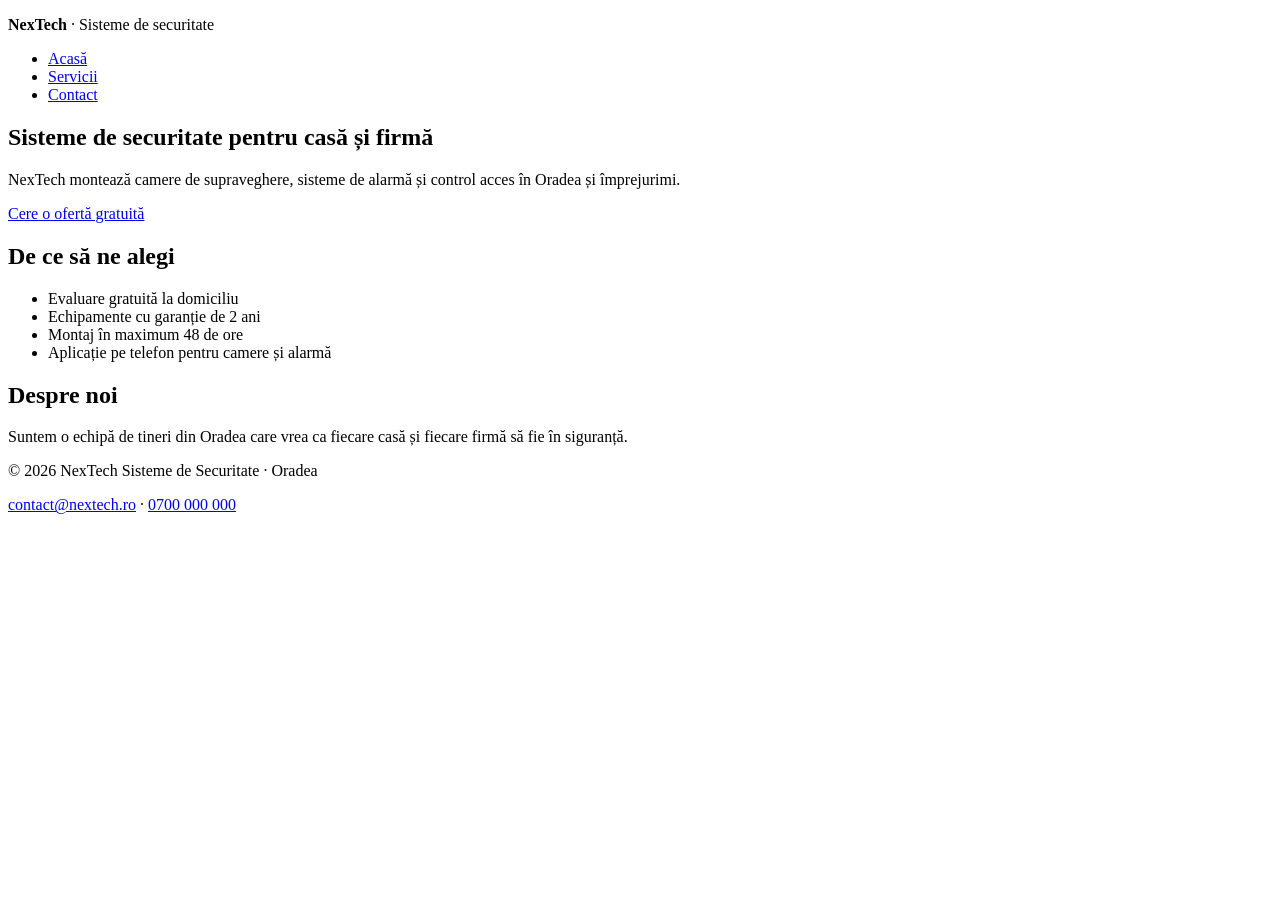
==== index.html @ 5071fe07 "Adaug pagina index" ====
<!doctype html>
<html lang="ro">
  <!-- lang="ro" = pagina este în limba română -->
  <head>
    <!-- <head> = informații despre pagină, care nu se văd în pagină -->
    <meta charset="UTF-8" />
    <!-- charset = ca diacriticele (ă, â, î, ș, ț) să se vadă corect -->
    <meta name="viewport" content="width=device-width, initial-scale=1.0" />
    <!-- viewport = pagina se potrivește pe ecranul telefonului -->
    <title>NexTech — Sisteme de securitate în Oradea</title>
    <!-- title = textul din tab-ul browserului -->
    <!-- Mai târziu, când avem fișierul de stiluri, adăugăm aici linia:
         <link rel="stylesheet" href="css/style.css"> -->
  </head>
  <body>
    <!-- <body> = tot ce se vede în pagină -->

    <!-- ===== ANTETUL:Nextech ===== -->
    <header>
      <!-- <header> = partea de sus a paginii -->
      <p><strong>NexTech</strong> · Sisteme de securitate</p>

      <nav>
        <!-- <nav> = meniul de navigare, o listă de linkuri -->
        <ul>
          <!-- <ul> = listă cu buline, <li> = un element din listă -->
          <li><a href="index.html" aria-current="page">Acasă</a></li>
          <li><a href="servicii.html">Servicii</a></li>
          <li><a href="contact.html">Contact</a></li>
          <!-- <a href="..."> = link către altă pagină -->
          <!-- aria-current="page" = marchează pagina pe care ne aflăm acum -->
        </ul>
      </nav>
    </header>

    <!-- ===== CONȚINUTUL PRINCIPAL AL PAGINII ===== -->
    <main>
      <!-- <main> = conținutul principal. Există un singur <main> pe pagină. -->
      <section id="prezentare">
        <!-- <section> = o secțiune din pagină, cu un titlu al ei -->
        <h1>Sisteme de securitate pentru casă și firmă</h1>
        <!-- h1 = titlul principal. Pe fiecare pagină avem un singur h1. -->
        <p>
          NexTech montează camere de supraveghere, sisteme de alarmă și control
          acces în Oradea și împrejurimi.
        </p>
        <!-- <p> = un paragraf de text -->
        <p><a href="contact.html">Cere o ofertă gratuită</a></p>
      </section>

      <section id="de-ce-noi">
        <h2>De ce să ne alegi</h2>
        <!-- h2 = titlu de secțiune, mai mic decât h1 -->
        <ul>
          <li>Evaluare gratuită la domiciliu</li>
          <li>Echipamente cu garanție de 2 ani</li>
          <li>Montaj în maximum 48 de ore</li>
          <li>Aplicație pe telefon pentru camere și alarmă</li>
        </ul>
        <!-- Schimbați punctele cu ale voastre, ce credeți că ar conta pentru un client. -->
      </section>

      <section id="despre">
        <h2>Despre noi</h2>
        <p>
          Suntem o echipă de tineri din Oradea care vrea ca fiecare casă și
          fiecare firmă să fie în siguranță.
        </p>
        <!-- Aici scrieți câteva propoziții despre voi, cu cuvintele voastre. -->
      </section>
    </main>

    <!-- ===== SUBSOLUL ===== -->
    <footer>
      <!-- <footer> = partea de jos a paginii -->
      <p>&copy; 2026 NexTech Sisteme de Securitate · Oradea</p>
      <!-- &copy; = simbolul © -->
      <p>
        <a href="mailto:contact@nextech.ro">contact@nextech.ro</a> ·
        <a href="tel:+40700000000">0700 000 000</a>
      </p>
      <!-- mailto: deschide aplicația de e-mail, tel: pornește un apel pe telefon -->
    </footer>
  </body>
</html>
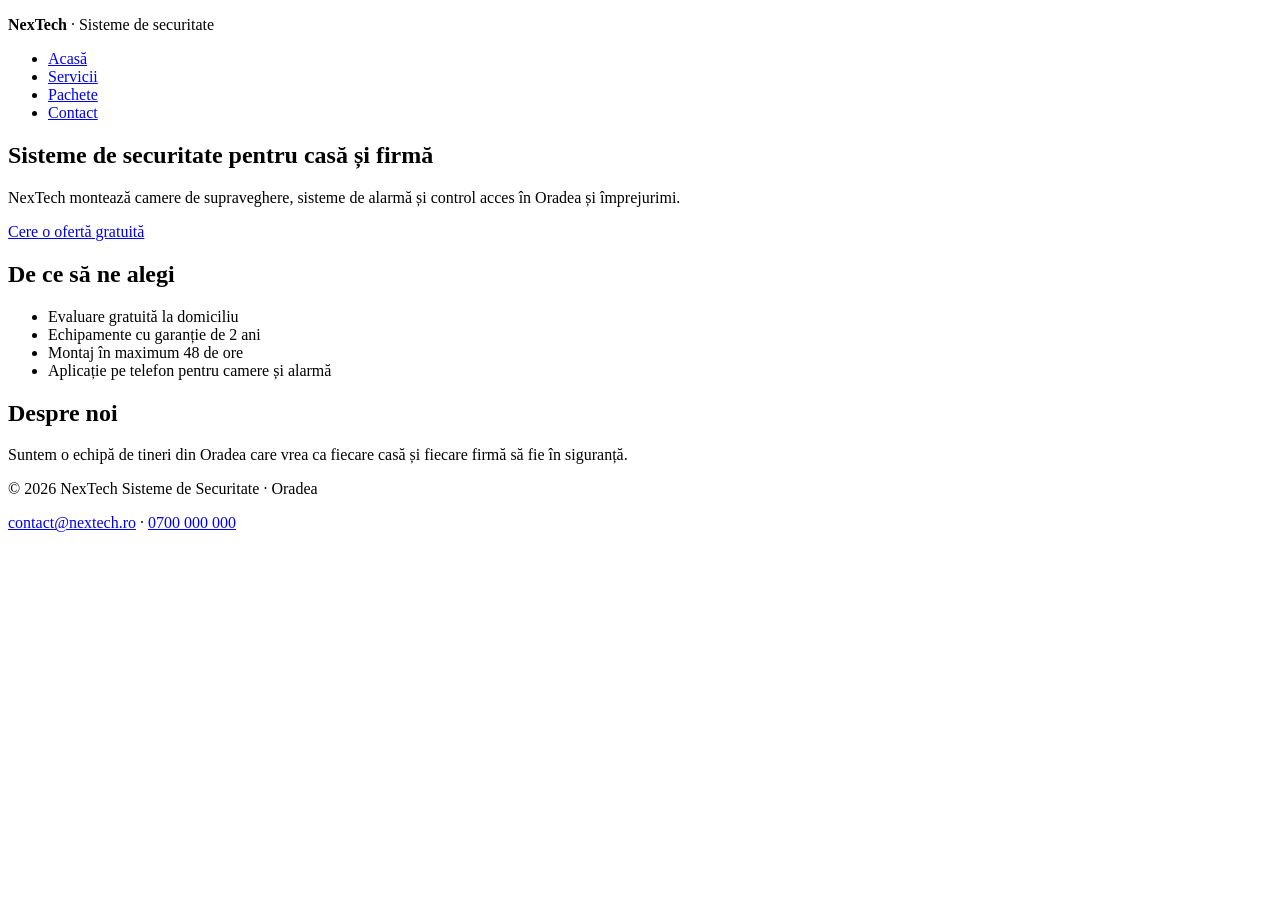
==== commit e6259764: "Adaug pagina Pachete." ====
--- a/index.html
+++ b/index.html
@@ -26,7 +26,9 @@
           <!-- <ul> = listă cu buline, <li> = un element din listă -->
           <li><a href="index.html" aria-current="page">Acasă</a></li>
           <li><a href="servicii.html">Servicii</a></li>
+          <li><a href="pachete.html">Pachete</a></li>
           <li><a href="contact.html">Contact</a></li>
+
           <!-- <a href="..."> = link către altă pagină -->
           <!-- aria-current="page" = marchează pagina pe care ne aflăm acum -->
         </ul>
@@ -57,7 +59,6 @@
           <li>Montaj în maximum 48 de ore</li>
           <li>Aplicație pe telefon pentru camere și alarmă</li>
         </ul>
-        <!-- Schimbați punctele cu ale voastre, ce credeți că ar conta pentru un client. -->
       </section>
 
       <section id="despre">
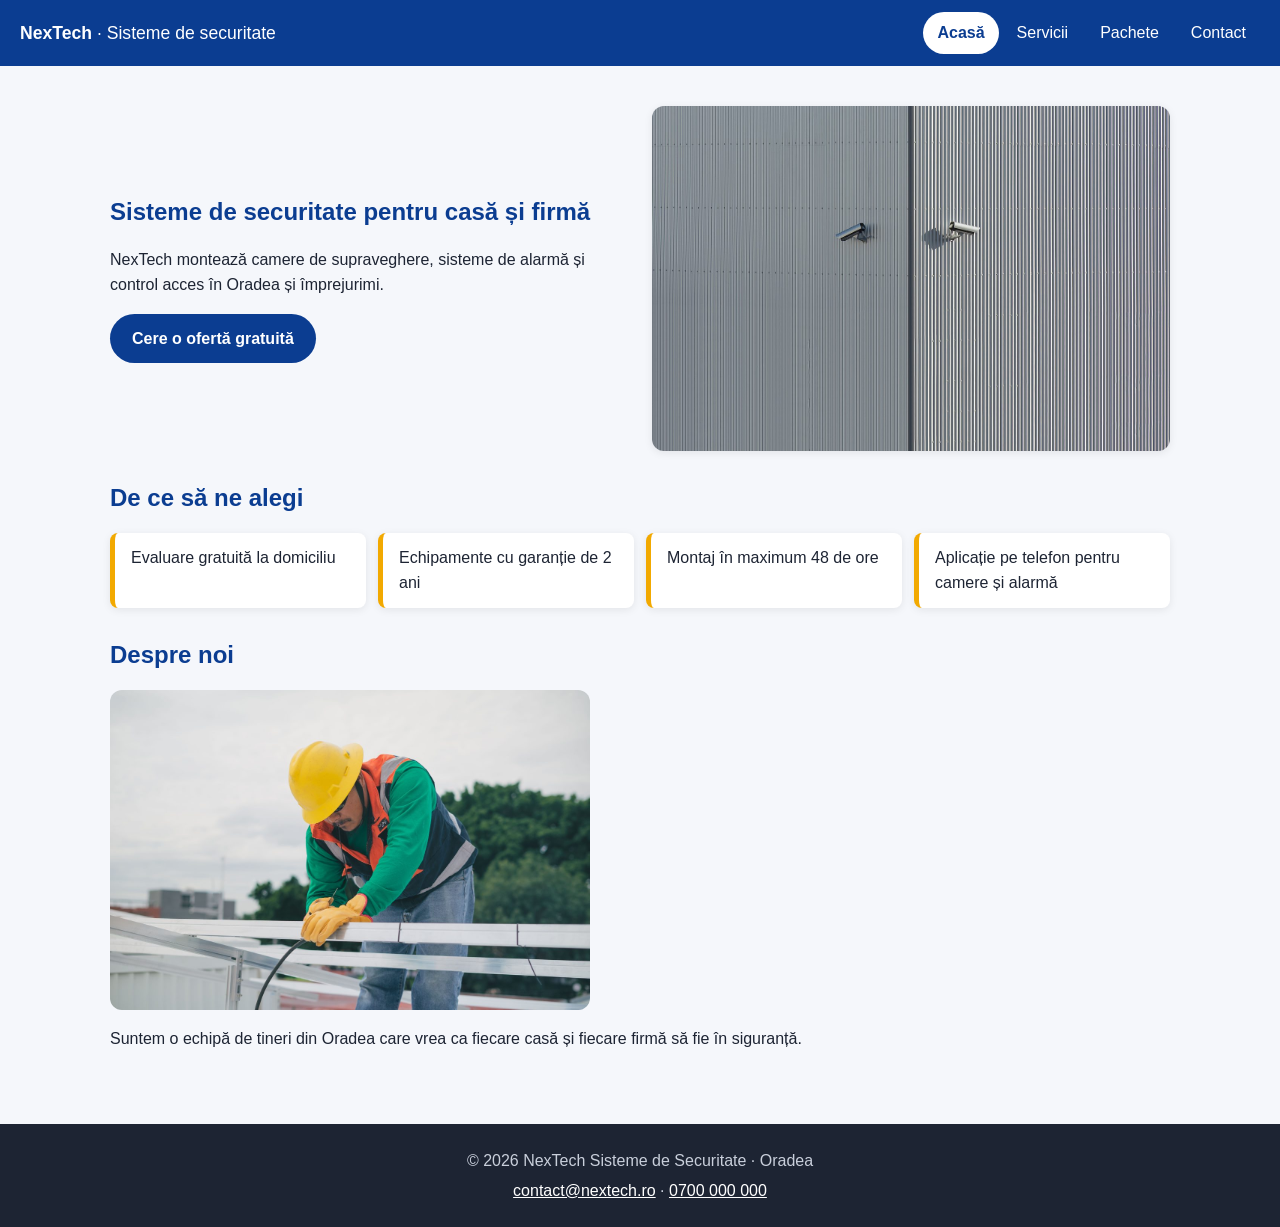
==== commit 1619b6ea: "S1: stiluri CSS si poze pe Acasa si Pachete" ====
--- a/index.html
+++ b/index.html
@@ -7,10 +7,10 @@
     <!-- charset = ca diacriticele (ă, â, î, ș, ț) să se vadă corect -->
     <meta name="viewport" content="width=device-width, initial-scale=1.0" />
     <!-- viewport = pagina se potrivește pe ecranul telefonului -->
-    <title>NexTech — Sisteme de securitate în Oradea</title>
+    <title>NexTech Sisteme de securitate în Oradea</title>
     <!-- title = textul din tab-ul browserului -->
-    <!-- Mai târziu, când avem fișierul de stiluri, adăugăm aici linia:
-         <link rel="stylesheet" href="css/style.css"> -->
+    <link rel="stylesheet" href="css/style.css" />
+    <!-- link = legăm fișierul de stiluri, comun pentru toate paginile -->
   </head>
   <body>
     <!-- <body> = tot ce se vede în pagină -->
@@ -38,22 +38,28 @@
     <!-- ===== CONȚINUTUL PRINCIPAL AL PAGINII ===== -->
     <main>
       <!-- <main> = conținutul principal. Există un singur <main> pe pagină. -->
-      <section id="prezentare">
+      <section id="prezentare" class="erou">
         <!-- <section> = o secțiune din pagină, cu un titlu al ei -->
-        <h1>Sisteme de securitate pentru casă și firmă</h1>
-        <!-- h1 = titlul principal. Pe fiecare pagină avem un singur h1. -->
-        <p>
-          NexTech montează camere de supraveghere, sisteme de alarmă și control
-          acces în Oradea și împrejurimi.
-        </p>
-        <!-- <p> = un paragraf de text -->
-        <p><a href="contact.html">Cere o ofertă gratuită</a></p>
+        <!-- class="erou" = bannerul: pe laptop textul și poza stau una lângă alta -->
+        <div>
+          <h1>Sisteme de securitate pentru casă și firmă</h1>
+          <!-- h1 = titlul principal. Pe fiecare pagină avem un singur h1. -->
+          <p>
+            NexTech montează camere de supraveghere, sisteme de alarmă și control
+            acces în Oradea și împrejurimi.
+          </p>
+          <!-- <p> = un paragraf de text -->
+          <p><a href="contact.html" class="buton">Cere o ofertă gratuită</a></p>
+          <!-- class="buton" = linkul arată ca un buton (stilul e în css/style.css) -->
+        </div>
+        <img src="img/acasa.jpg" alt="Două camere de supraveghere mici, montate pe peretele gri al unei clădiri" width="1280" height="853" />
+        <!-- alt = descrierea pozei, pentru cine nu o poate vedea -->
       </section>
 
       <section id="de-ce-noi">
         <h2>De ce să ne alegi</h2>
         <!-- h2 = titlu de secțiune, mai mic decât h1 -->
-        <ul>
+        <ul class="avantaje">
           <li>Evaluare gratuită la domiciliu</li>
           <li>Echipamente cu garanție de 2 ani</li>
           <li>Montaj în maximum 48 de ore</li>
@@ -63,6 +69,7 @@
 
       <section id="despre">
         <h2>Despre noi</h2>
+        <img src="img/echipa.jpg" alt="Tehnician cu cască galbenă și mănuși, care trage un cablu pe acoperișul unei clădiri" width="1280" height="855" />
         <p>
           Suntem o echipă de tineri din Oradea care vrea ca fiecare casă și
           fiecare firmă să fie în siguranță.
--- a/css/style.css
+++ b/css/style.css
@@ -0,0 +1,285 @@
+/* =========================================================
+   NexTech – fișierul de stiluri comun pentru toate paginile
+   Se leagă în <head> cu: <link rel="stylesheet" href="css/style.css">
+   ========================================================= */
+
+/* ----- 1. Variabile: culorile și mărimile folosite peste tot ----- */
+/* Le schimbi aici o singură dată și se schimbă pe tot site-ul. */
+:root {
+  --albastru: #0b3d91;        /* culoarea principală (meniu, butoane, titluri) */
+  --albastru-inchis: #072a66; /* butonul când treci cu mouse-ul */
+  --accent: #f2a900;          /* galben, pentru evidențieri */
+  --text: #1d2433;            /* culoarea textului */
+  --text-slab: #5a6478;       /* text secundar */
+  --fundal: #f5f7fb;          /* fundalul paginii */
+  --alb: #ffffff;
+  --chenar: #d9dfeb;
+  --raza: 12px;               /* cât de rotunjite sunt colțurile */
+  --umbra: 0 2px 8px rgba(0, 0, 0, 0.08);
+  --latime-max: 1100px;       /* conținutul nu se lățește mai mult de atât */
+}
+
+/* ----- 2. Reguli de bază ----- */
+* {
+  box-sizing: border-box;     /* lățimea include și padding-ul: mai ușor de calculat */
+}
+
+body {
+  margin: 0;
+  font-family: "Segoe UI", Roboto, Arial, sans-serif;
+  line-height: 1.6;
+  color: var(--text);
+  background: var(--fundal);
+}
+
+img {
+  max-width: 100%;            /* nicio poză nu iese din ecran */
+  height: auto;
+  display: block;
+}
+
+a {
+  color: var(--albastru);
+}
+
+h1, h2 {
+  line-height: 1.25;
+  color: var(--albastru);
+}
+
+/* ----- 3. Antetul și meniul (Flexbox) ----- */
+header {
+  background: var(--albastru);
+  color: var(--alb);
+  padding: 12px 20px;
+  display: flex;              /* numele firmei și meniul pe același rând */
+  flex-wrap: wrap;            /* pe ecran îngust, meniul trece dedesubt */
+  align-items: center;
+  justify-content: space-between;
+  gap: 8px 24px;
+}
+
+header p {
+  margin: 0;
+  font-size: 1.1rem;
+}
+
+nav ul {
+  list-style: none;           /* fără buline */
+  margin: 0;
+  padding: 0;
+  display: flex;
+  flex-wrap: wrap;
+  gap: 4px;
+}
+
+nav a {
+  display: block;
+  padding: 8px 14px;
+  border-radius: 999px;
+  color: var(--alb);
+  text-decoration: none;
+  transition: background-color 0.2s ease;   /* schimbarea de culoare se face lin */
+}
+
+nav a:hover {
+  background: rgba(255, 255, 255, 0.15);
+}
+
+nav a[aria-current="page"] {                 /* pagina pe care ești acum */
+  background: var(--alb);
+  color: var(--albastru);
+  font-weight: bold;
+}
+
+/* ----- 4. Conținutul principal ----- */
+main {
+  max-width: var(--latime-max);
+  margin: 0 auto;             /* centrat pe ecran */
+  padding: 24px 20px 40px;
+}
+
+section {
+  margin-bottom: 32px;
+}
+
+/* ----- 5. Bannerul de pe prima pagină (Grid) ----- */
+.erou {
+  display: grid;
+  grid-template-columns: 1fr; /* pe telefon: text, apoi poza */
+  gap: 24px;
+  align-items: center;
+}
+
+.erou img {
+  border-radius: var(--raza);
+  box-shadow: var(--umbra);
+}
+
+/* ----- 6. Grila de carduri (Grid) ----- */
+/* Atâtea coloane câte încap, fiecare de minimum 260px:
+   pe telefon 1, pe tabletă 2, pe laptop 3. */
+.grila {
+  display: grid;
+  grid-template-columns: repeat(auto-fit, minmax(260px, 1fr));
+  gap: 20px;
+}
+
+/* ----- 7. Cardul ----- */
+.card {
+  background: var(--alb);
+  border: 1px solid var(--chenar);
+  border-radius: var(--raza);
+  padding: 20px;
+  box-shadow: var(--umbra);
+  margin-bottom: 0;
+  transition: transform 0.2s ease, box-shadow 0.2s ease;
+}
+
+.card:hover {                 /* cardul se ridică puțin sub mouse */
+  transform: translateY(-4px);
+  box-shadow: 0 8px 20px rgba(0, 0, 0, 0.12);
+}
+
+.card img {
+  width: 100%;
+  height: 180px;
+  object-fit: cover;          /* poza umple spațiul fără să se deformeze */
+  border-radius: 8px;
+  margin-bottom: 12px;
+}
+
+.card h2,
+.card h3 {
+  margin-top: 0;
+}
+
+.pret {
+  font-size: 1.1rem;
+  font-weight: bold;
+  color: var(--albastru);
+}
+
+/* Lista de avantaje de pe prima pagină, ca niște carduri mici */
+.avantaje {
+  list-style: none;
+  padding: 0;
+  display: grid;
+  grid-template-columns: repeat(auto-fit, minmax(220px, 1fr));
+  gap: 12px;
+}
+
+.avantaje li {
+  background: var(--alb);
+  border-left: 5px solid var(--accent);
+  border-radius: 8px;
+  padding: 12px 16px;
+  box-shadow: var(--umbra);
+}
+
+/* ----- 8. Butonul ----- */
+.buton {
+  display: inline-block;
+  background: var(--albastru);
+  color: var(--alb);
+  padding: 12px 22px;
+  border-radius: 999px;
+  text-decoration: none;
+  font-weight: bold;
+  transition: background-color 0.2s ease, transform 0.2s ease;
+}
+
+.buton:hover {
+  background: var(--albastru-inchis);
+  transform: scale(1.04);     /* se mărește puțin */
+}
+
+/* ----- 9. Tabelul de comparare ----- */
+.tabel-scroll {
+  overflow-x: auto;           /* pe telefon tabelul se derulează în cadrul lui, nu iese din ecran */
+}
+
+table {
+  width: 100%;
+  border-collapse: collapse;
+  background: var(--alb);
+  min-width: 480px;
+}
+
+caption {
+  text-align: left;
+  font-weight: bold;
+  padding-bottom: 8px;
+}
+
+th,
+td {
+  border: 1px solid var(--chenar);
+  padding: 10px 12px;
+  text-align: left;
+}
+
+thead th {
+  background: var(--albastru);
+  color: var(--alb);
+}
+
+tbody tr:nth-child(even) {    /* rândurile pare, puțin colorate */
+  background: #eef2f9;
+}
+
+/* Poza de la „Despre noi”: nu mai lată de 480px, cu colțuri rotunjite */
+#despre img {
+  max-width: 480px;
+  width: 100%;
+  border-radius: var(--raza);
+  margin-bottom: 12px;
+}
+
+/* ----- 10. Pagina de contact ----- */
+address {
+  font-style: normal;
+}
+
+/* ----- 11. Subsolul ----- */
+footer {
+  background: var(--text);
+  color: #c9cfdb;
+  text-align: center;
+  padding: 20px;
+}
+
+footer p {
+  margin: 4px 0;
+}
+
+footer a {
+  color: var(--alb);
+}
+
+/* ----- 12. Ecrane late (de la 800px în sus) ----- */
+@media (min-width: 800px) {
+  .erou {
+    grid-template-columns: 1fr 1fr;   /* text în stânga, poza în dreapta */
+  }
+
+  main {
+    padding-top: 40px;
+  }
+}
+
+/* ----- 13. Telefon (până la 500px) ----- */
+@media (max-width: 500px) {
+  h1 {
+    font-size: 1.7rem;
+  }
+
+  header {
+    justify-content: center;
+    text-align: center;
+  }
+
+  nav ul {
+    justify-content: center;
+  }
+}
